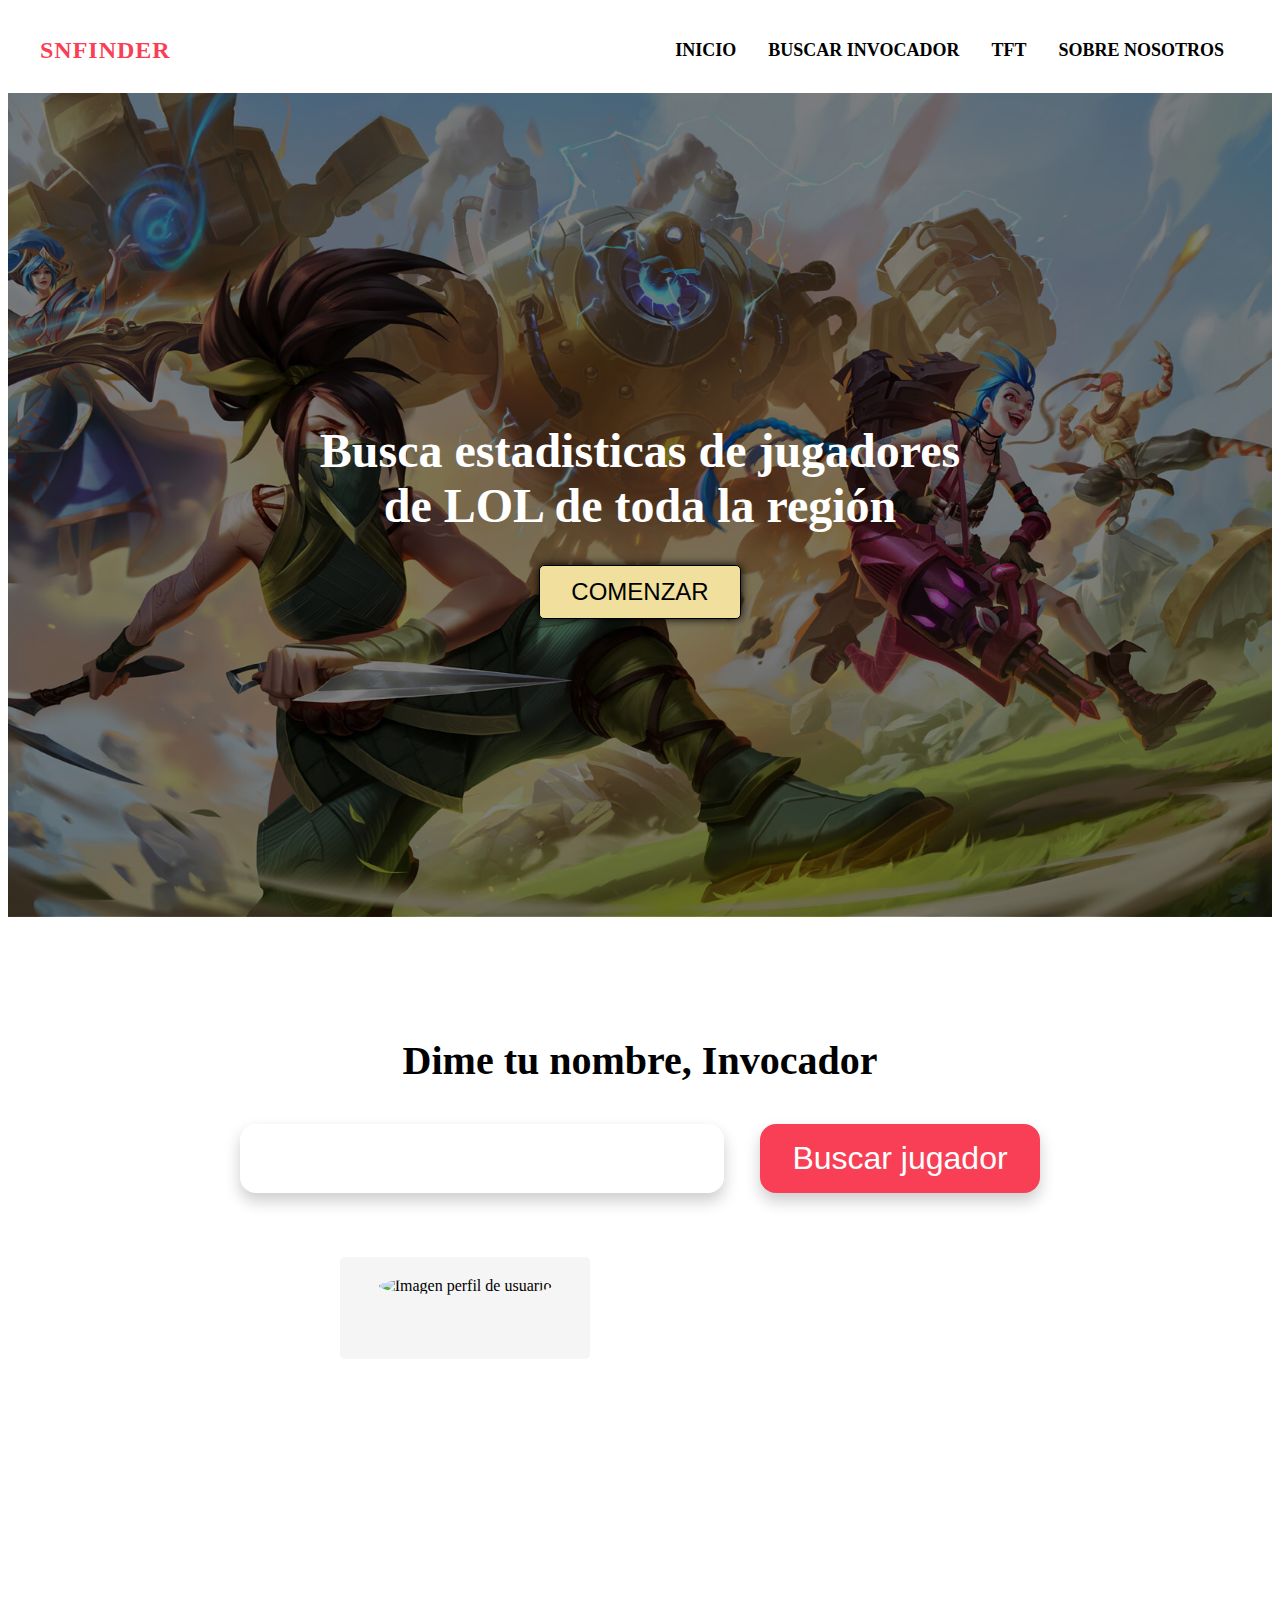
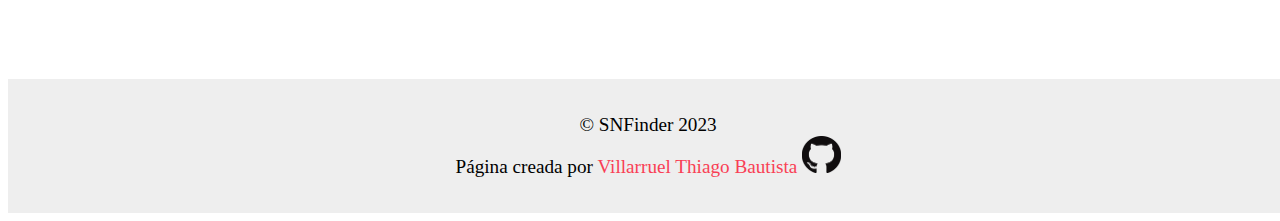
==== buscar_invocador.html @ 5995bf11 "Se añadió la funcionalidad de la API a la pagina buscar_invocador_tft. Se añadió un nuevo archivo JS" ====
<!DOCTYPE html>
<html lang="en">
  <head>
    <meta charset="UTF-8" />
    <meta http-equiv="X-UA-Compatible" content="IE=edge" />
    <meta
      name="viewport"
      content="width=device-width, initial-scale=1.0, maximum-scale=1.0, user-scalable=no"
    />
    <meta name="HandheldFriendly" content="true" />
    <link rel="stylesheet" href="css/normalize.css" />
    <link rel="stylesheet" href="css/buscar_invocador.css" />
    <link
      rel="shortcut icon"
      href="img/icono-pagina-1.ico"
      type="image/x-icon"
    />
    <script
      src="https://kit.fontawesome.com/1305786c57.js"
      crossorigin="anonymous"
    ></script>
    <title>SNFinder</title>
  </head>
  <body>
    <!--Header-->
    <header>
      <div class="container">
        <a href="index.html" class="logo">SNFINDER</a>
        <nav>
          <div class="menu-icon">
            <i class="fa-solid fa-bars"></i>
          </div>
          <ul class="menu">
            <li><a href="index.html">INICIO</a></li>
            <li><a href="buscar_invocador.html">BUSCAR INVOCADOR</a></li>
            <li><a href="buscar_invocador_tft.html">TFT</a></li>
            <li><a href="sobre_nosotros.html">SOBRE NOSOTROS</a></li>
          </ul>
        </nav>
      </div>
    </header>

    <!--Main-->
    <main>
      <!--Section one-->
      <section id="hero">
        <h1>
          Busca estadisticas de jugadores <br />
          de LOL de toda la región
        </h1>
        <form action="#summoner_input_holder">
          <button>COMENZAR</button>
        </form>
      </section>

      <section id="summoner_input_holder">
        <h1>Dime tu nombre, Invocador</h1>
        <div>
          <input type="text" id="summoner_input" tabindex="1" />
          <input
            type="submit"
            id="search-btn"
            tabindex="2"
            value="Buscar jugador"
          />
        </div>
      </section>
      <div id="summoner_display_main">
        <div id="summoner_display">
          <img
            id="summoner_image"
            src="img/amarillo.png"
            alt="Imagen perfil de usuario"
          />
          <ul>
            <li></li>
            <li></li>
            <li></li>
            <li></li>
            <li></li>
          </ul>
        </div>
        <div id="summoner_display_history">
          <table>
            <thead>
              <th>Campeón</th>
              <th>K</th>
              <th>D</th>
              <th>A</th>
              <th>Resultado</th>
            </thead>
            <tbody></tbody>
          </table>
        </div>
      </div>
    </main>
    <footer>
      <div class="container">
        <p>
          &copy; SNFinder 2023 <br />
          Página creada por
          <a href="https://github.com/Villarruel-Thiago-Bautista"
            >Villarruel Thiago Bautista
            <img
              class="logo-github"
              src="img/logo-github.png"
              alt="Logo github"
          /></a>
        </p>
      </div>
    </footer>
    <script src="js/buscar_invocador.js"></script>
    <script src="js/menu-responsive.js"></script>
  </body>
</html>
---- css/buscar_invocador.css ----
/* IMPORTO FUENTE */

@font-face {
  font-family: friz-quadrata-regular;
  src: url(../fonts/friz-quadrata-regular.ttf);
}

/* ESTILOS GENERALES BÁSICOS QUE SE APLICARÁN A CUALQUIER VERSIÓN */
html {
  scroll-behavior: smooth;
}

body {
  font-family: friz-quadrata-regular;
}

.logo {
  display: none;
}

h1 {
  font-size: 3em;
}
h2 {
  font-size: 2.5em;
}
h3 {
  font-size: 2em;
}
p {
  font-size: 1.2em;
}

hr {
  visibility: hidden;
}

button {
  font-size: 1.5em;
  padding: 0.5em 1.3em;
  border: 1px solid rgb(0, 0, 0);
  border-radius: 5px;
  background-color: #f1e09d;
  color: black;
  box-shadow: 0px 0px 10px black;
}
button:hover {
  background-color: #ba9b61;
  cursor: pointer;
}

@media screen and (max-width: 800px) {
  /* ESTILOS MOBILE RESPONSIVE (FIRST MOBILE BUSCANDO NO HACER DRY CODE)*/

  /* Header */

  header {
    background-color: #eee;
    padding: 10px;
  }

  .menu-icon {
    font-size: 2em;
    cursor: pointer;
    margin-bottom: 10px;
    margin-top: 10px;
  }

  .menu {
    display: none;
  }

  .menu.show-menu {
    display: flex;
    flex-direction: column;
    background-color: #eee;
  }

  .menu.show-menu li {
    border-bottom: 1px solid #ccc;
    list-style: none;
  }

  .menu.show-menu li:last-child {
    border-bottom: none;
  }

  .menu.show-menu li a {
    display: block;
    padding: 1em;
    color: black;
    text-decoration: none;
    font-weight: bold;
  }

  .menu.show-menu li a:hover {
    background-color: #f93f55;
    transition: all 0.1s ease;
  }

  /* Hero */

  #hero {
    background-image: linear-gradient(
        0deg,
        rgba(0, 0, 0, 0.5),
        rgba(0, 0, 0, 0.5)
      ),
      url(../img/hero-lol.jpg);
    background-size: cover;
    background-position: center center;
    background-repeat: no-repeat;
    height: 91.5vh;
    display: flex;
    flex-direction: column;
    justify-content: center;
    text-align: center;
    align-items: center;
    color: white;
  }

  /* Cuerpo */

  #summoner_input_holder {
    padding: 0 1em;
  }

  #summoner_input_holder h1 {
    font-size: 1.5em; /* 24px */
    margin-top: 2em;
    margin-bottom: 0.5em;
  }

  #summoner_input_holder input[type="text"] {
    margin-bottom: 1em;
    font-size: 1.5em; /* 24px */
    padding: 0.5em;
    margin-right: 0;
    width: 100%;
  }

  #summoner_input_holder input[type="submit"] {
    font-size: 1.5em; /* 24px */
    padding: 0.5em;
    width: 100%;
    margin-top: 0.5em;
  }

  #summoner_display_main {
    display: block;
    max-width: 100%;
  }

  #summoner_display {
    margin-bottom: 1.5em;
  }

  #summoner_image {
    margin-top: 1em;
  }

  li {
    text-align: center;
    font-size: 1em;
    margin-bottom: 0.5em;
  }

  table {
    font-size: 1em;
    margin-top: 1em;
    border-collapse: collapse;
    width: 100%;
  }

  thead th {
    font-size: 1em;
    padding: 0.5em;
    background-color: #f93f55;
    color: #fff;
  }

  tbody td {
    padding: 0.5em;
    font-size: 1em;
    border-bottom: 1px solid #000;
  }

  /*Footer*/
  footer {
    margin-top: 20em;
    min-height: 5vh;
    height: fit-content;
    width: 100vw;
    background-color: #eee;
    display: flex;
    justify-content: center;
    align-items: center;
    color: black;
    text-align: center;
  }

  footer a {
    color: #f93f55;
    text-decoration: none;
  }

  .logo-github {
    width: 2em;
    height: auto;
    margin: 0 auto;
  }

  footer {
    margin-top: 20em;
    min-height: 5vh;
    height: fit-content;
    width: 100vw;
    background-color: #eee;
    display: flex;
    justify-content: center;
    align-items: center;
    color: black;
    text-align: center;
  }

  footer a {
    color: #f93f55;
    text-decoration: none;
  }

  .logo-github {
    width: 2em;
    height: auto;
    margin: 0 auto;
  }
}
/* ESTILOS ESCRITORIO */

@media screen and (min-width: 800px) {
  /* Header */

  .menu-icon {
    display: none;
  }

  .logo {
    display: flex;
    font-weight: bold;
    letter-spacing: 1px;
    color: #f93f55;
    text-decoration: none;
    font-size: 1.5em;
  }

  .container {
    display: flex;
    justify-content: space-between;
    align-items: center;
    max-width: 1200px;
    margin: auto;
    padding: 1rem;
  }

  .menu {
    display: flex;
    list-style: none;
  }

  .menu li {
    margin: 1rem;
  }

  .menu li a {
    text-decoration: none;
    color: black;
    font-weight: bold;
  }

  .menu li a:hover {
    color: #f93f55;
    border-bottom: #f93f55 solid 1px;
  }

  /* Hero */

  #hero {
    background-image: linear-gradient(
        0deg,
        rgba(0, 0, 0, 0.5),
        rgba(0, 0, 0, 0.5)
      ),
      url(../img/hero-lol.jpg);
    background-size: cover;
    background-position: center;
    background-repeat: no-repeat;
    height: 91.5vh;
    display: flex;
    flex-direction: column;
    justify-content: center;
    text-align: center;
    align-items: center;
    color: white;
  }

  /*Cuerpo*/

  #summoner_input_holder {
    text-align: center;
  }

  #summoner_input_holder h1 {
    margin-top: 3em;
    font-size: 2.5em; /* 40px */
    margin-bottom: 1em;
    color: #000;
  }

  #summoner_input_holder input[type="text"] {
    margin-bottom: 2em;
    font-size: 2em; /* 32px */
    padding: 0.5em 1em;
    border: none;
    border-radius: 0.5em;
    box-shadow: 0 0.25em 0.5em rgba(0, 0, 0, 0.2);
    margin-right: 1em;
  }

  #summoner_input_holder input[type="submit"] {
    margin-bottom: 1em;
    font-size: 2em; /* 32px */
    padding: 0.5em 1em;
    border: none;
    border-radius: 0.5em;
    background-color: #f93f55;
    color: #fff;
    cursor: pointer;
    box-shadow: 0 0.25em 0.5em rgba(0, 0, 0, 0.2);
  }

  #summoner_input_holder input[type="submit"]:hover {
    background-color: #000;
  }

  /*TABLA*/

  #summoner_display_main {
    max-width: 37.5em;
    margin: 0 auto;
    text-align: center;
    display: grid;
    grid-template-columns: repeat(2, 1fr);
    grid-template-rows: 1fr;
    grid-column-gap: 0;
    grid-row-gap: 0;
  }

  #summoner_display {
    grid-area: 1 / 1 / 2 / 2;
    background-color: #f5f5f5;

    padding: 1.25em;
    border-radius: 0.3125em;
    display: inline-block;
  }

  #summoner_image {
    width: 9.375em;
    height: 9.375em;
    border-radius: 50%;
    margin-bottom: 1.25em;
  }

  ul {
    list-style: none;
    padding: 0;
    margin: 0;
  }

  li {
    font-size: 1.125em;
    margin-bottom: 0.625em;
  }

  #summoner_display_history {
    grid-area: 1 / 2 / 2 / 3;
    background-color: #f5f5f5;
    padding: 0.625em;
    border-radius: 0.3125em;
    max-width: 37.5em;
    margin: 0 auto;
  }

  #summoner_error {
    margin-top: 3.125em;
    display: none;
    color: #f93f55;
  }

  table {
    width: 100%;
    border-collapse: collapse;
    margin-top: 2rem;
  }

  thead th {
    background-color: #f93f55;
    color: #fff;
    padding: 1rem;
    text-align: left;
  }

  tbody tr:nth-child(odd) {
    background-color: #eee;
  }

  tbody td {
    padding: 1rem;
    text-align: left;
    font-weight: 500;
    font-size: 1.1rem;
    border-bottom: 1px solid #ddd;
  }

  /* Footer */

  footer {
    margin-top: 20em;
    min-height: 5vh;
    height: fit-content;
    width: 100vw;
    background-color: #eee;
    display: flex;
    justify-content: center;
    align-items: center;
    color: black;
    text-align: center;
  }

  footer a {
    color: #f93f55;
    text-decoration: none;
  }

  .logo-github {
    width: 2em;
    height: auto;
    margin: 0 auto;
  }
}
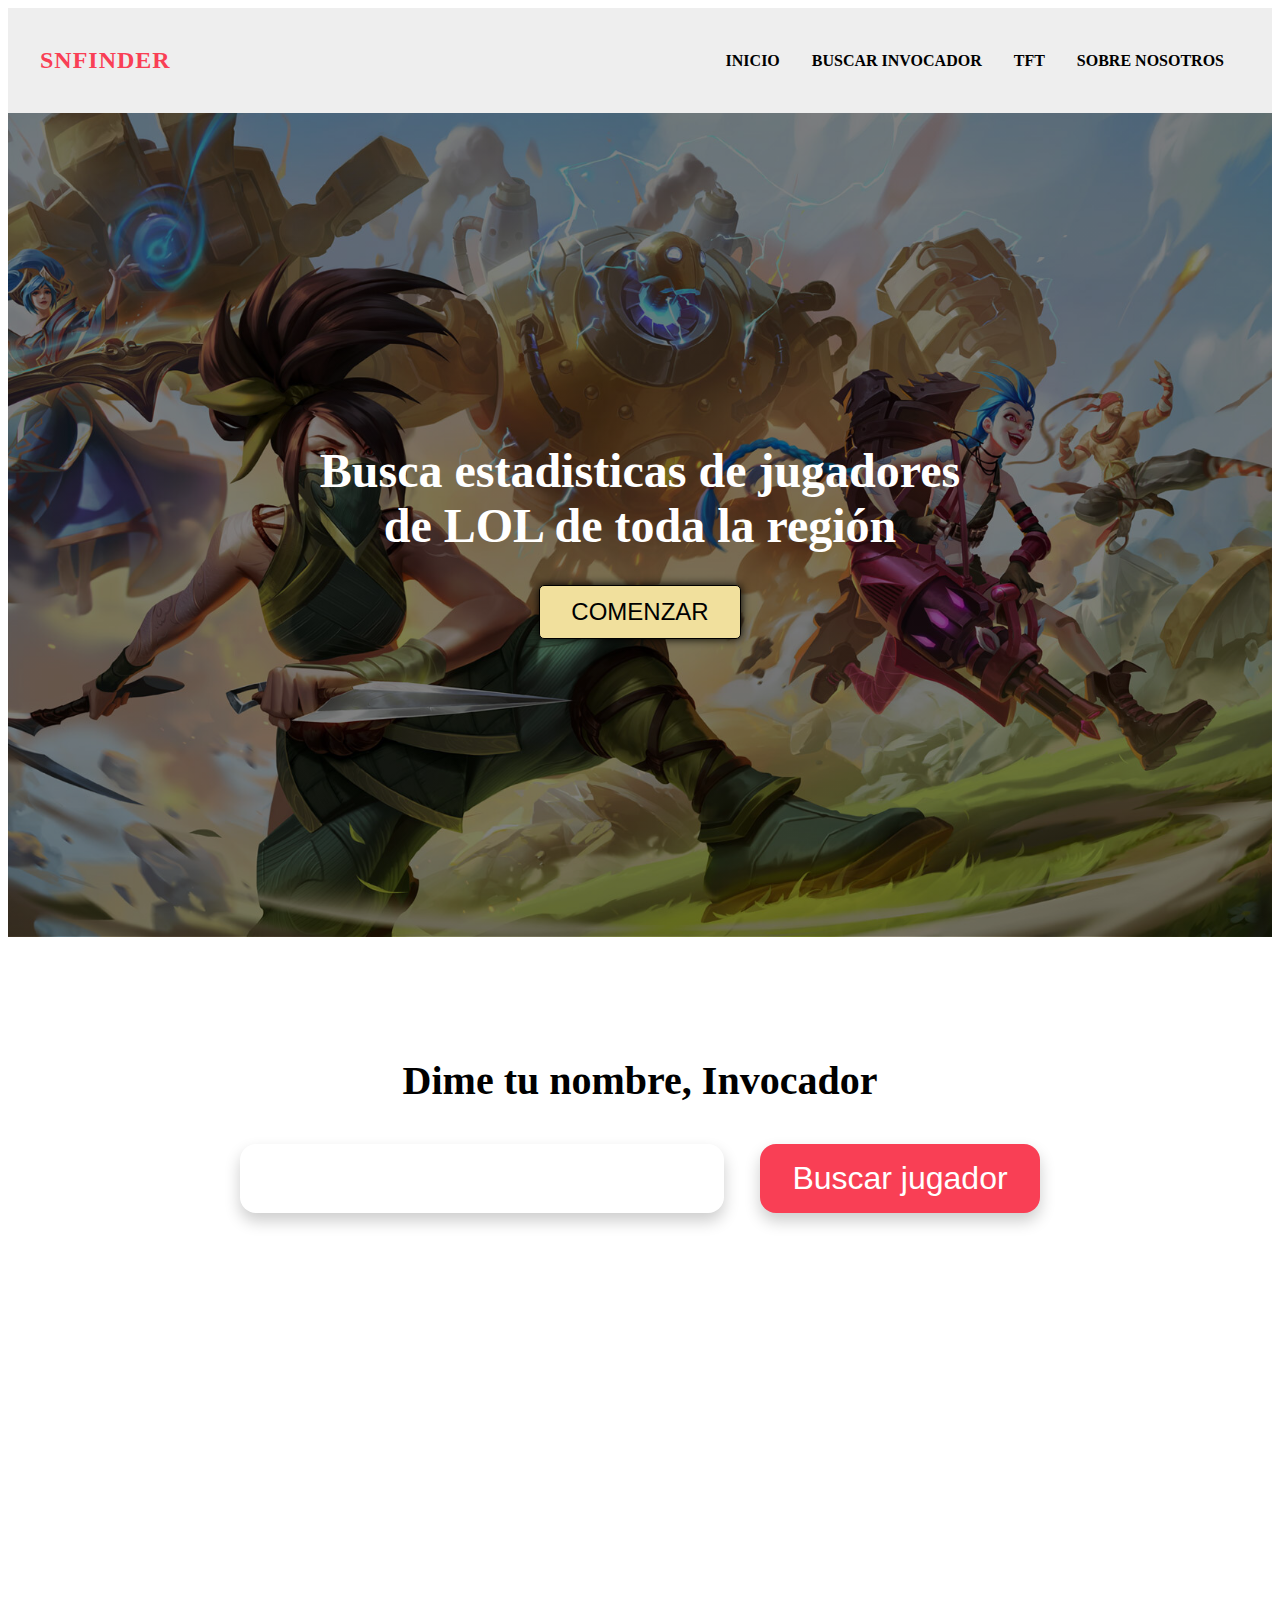
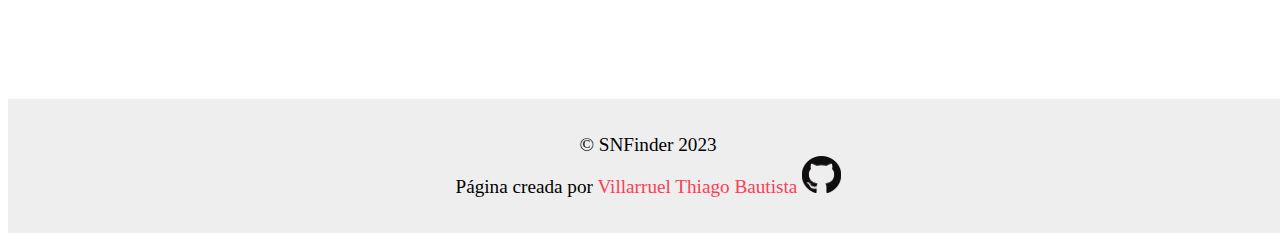
==== commit f67b42a9: "Se resolvieron pequeños bugs. Se estilizó un poco la version mobile de todas las paginas" ====
--- a/buscar_invocador.html
+++ b/buscar_invocador.html
@@ -79,6 +79,12 @@
             <li></li>
             <li></li>
           </ul>
+          <p id="texto-blitz"></p>
+          <img
+            src="/img/summonerNotFound.png"
+            alt="Imagen que aparece en caso de que no exista el invocador"
+            id="blitz"
+          />
         </div>
         <div id="summoner_display_history">
           <table>
--- a/css/buscar_invocador.css
+++ b/css/buscar_invocador.css
@@ -8,6 +8,10 @@
 /* ESTILOS GENERALES BÁSICOS QUE SE APLICARÁN A CUALQUIER VERSIÓN */
 html {
   scroll-behavior: smooth;
+}
+
+html::-webkit-scrollbar {
+  display: none;
 }
 
 body {
@@ -64,6 +68,18 @@
     cursor: pointer;
     margin-bottom: 10px;
     margin-top: 10px;
+    text-align: right;
+    margin-top: -1em;
+  }
+
+  .logo {
+    display: flex;
+    font-weight: bold;
+    letter-spacing: 1px;
+    color: #f93f55;
+    text-decoration: none;
+    font-size: 1.5em;
+    margin-top: 1em;
   }
 
   .menu {
@@ -129,6 +145,7 @@
     font-size: 1.5em; /* 24px */
     margin-top: 2em;
     margin-bottom: 0.5em;
+    text-align: center;
   }
 
   #summoner_input_holder input[type="text"] {
@@ -137,6 +154,9 @@
     padding: 0.5em;
     margin-right: 0;
     width: 100%;
+    border: none;
+    border-radius: 0.5em;
+    box-shadow: 0 0.25em 0.5em rgba(0, 0, 0, 0.2);
   }
 
   #summoner_input_holder input[type="submit"] {
@@ -144,6 +164,11 @@
     padding: 0.5em;
     width: 100%;
     margin-top: 0.5em;
+    border: none;
+    border-radius: 0.5em;
+    background-color: #f93f55;
+    color: #fff;
+    box-shadow: 0 0.25em 0.5em rgba(0, 0, 0, 0.2);
   }
 
   #summoner_display_main {
@@ -153,16 +178,31 @@
 
   #summoner_display {
     margin-bottom: 1.5em;
+    padding: 5em;
+  }
+
+  #summoner_display img {
+    visibility: hidden;
   }
 
   #summoner_image {
+    display: flex;
+    margin: 0 auto;
     margin-top: 1em;
+    border-radius: 50%;
+    box-shadow: 0 0 2em black;
+  }
+
+  #summoner_display_history {
+    padding: 1em;
   }
 
   li {
+    margin-top: 1em;
     text-align: center;
     font-size: 1em;
     margin-bottom: 0.5em;
+    list-style: none;
   }
 
   table {
@@ -209,35 +249,20 @@
     height: auto;
     margin: 0 auto;
   }
-
-  footer {
-    margin-top: 20em;
-    min-height: 5vh;
-    height: fit-content;
-    width: 100vw;
-    background-color: #eee;
-    display: flex;
-    justify-content: center;
-    align-items: center;
-    color: black;
-    text-align: center;
-  }
-
-  footer a {
-    color: #f93f55;
-    text-decoration: none;
-  }
-
-  .logo-github {
-    width: 2em;
-    height: auto;
-    margin: 0 auto;
-  }
 }
 /* ESTILOS ESCRITORIO */
 
 @media screen and (min-width: 800px) {
   /* Header */
+
+  header {
+    background-color: #eee;
+    padding: 10px;
+  }
+
+  header a {
+    font-size: 16px;
+  }
 
   .menu-icon {
     display: none;
@@ -356,11 +381,13 @@
 
   #summoner_display {
     grid-area: 1 / 1 / 2 / 2;
-    background-color: #f5f5f5;
-
     padding: 1.25em;
     border-radius: 0.3125em;
     display: inline-block;
+  }
+
+  #summoner_display img {
+    visibility: hidden;
   }
 
   #summoner_image {
@@ -368,6 +395,7 @@
     height: 9.375em;
     border-radius: 50%;
     margin-bottom: 1.25em;
+    box-shadow: 0 0 2em black;
   }
 
   ul {
@@ -383,7 +411,6 @@
 
   #summoner_display_history {
     grid-area: 1 / 2 / 2 / 3;
-    background-color: #f5f5f5;
     padding: 0.625em;
     border-radius: 0.3125em;
     max-width: 37.5em;
@@ -447,3 +474,14 @@
     margin: 0 auto;
   }
 }
+
+#texto-blitz,
+#blitz {
+  display: none;
+  margin: auto;
+}
+
+#blitz {
+  margin-top: 1rem;
+  border-radius: 100%;
+}
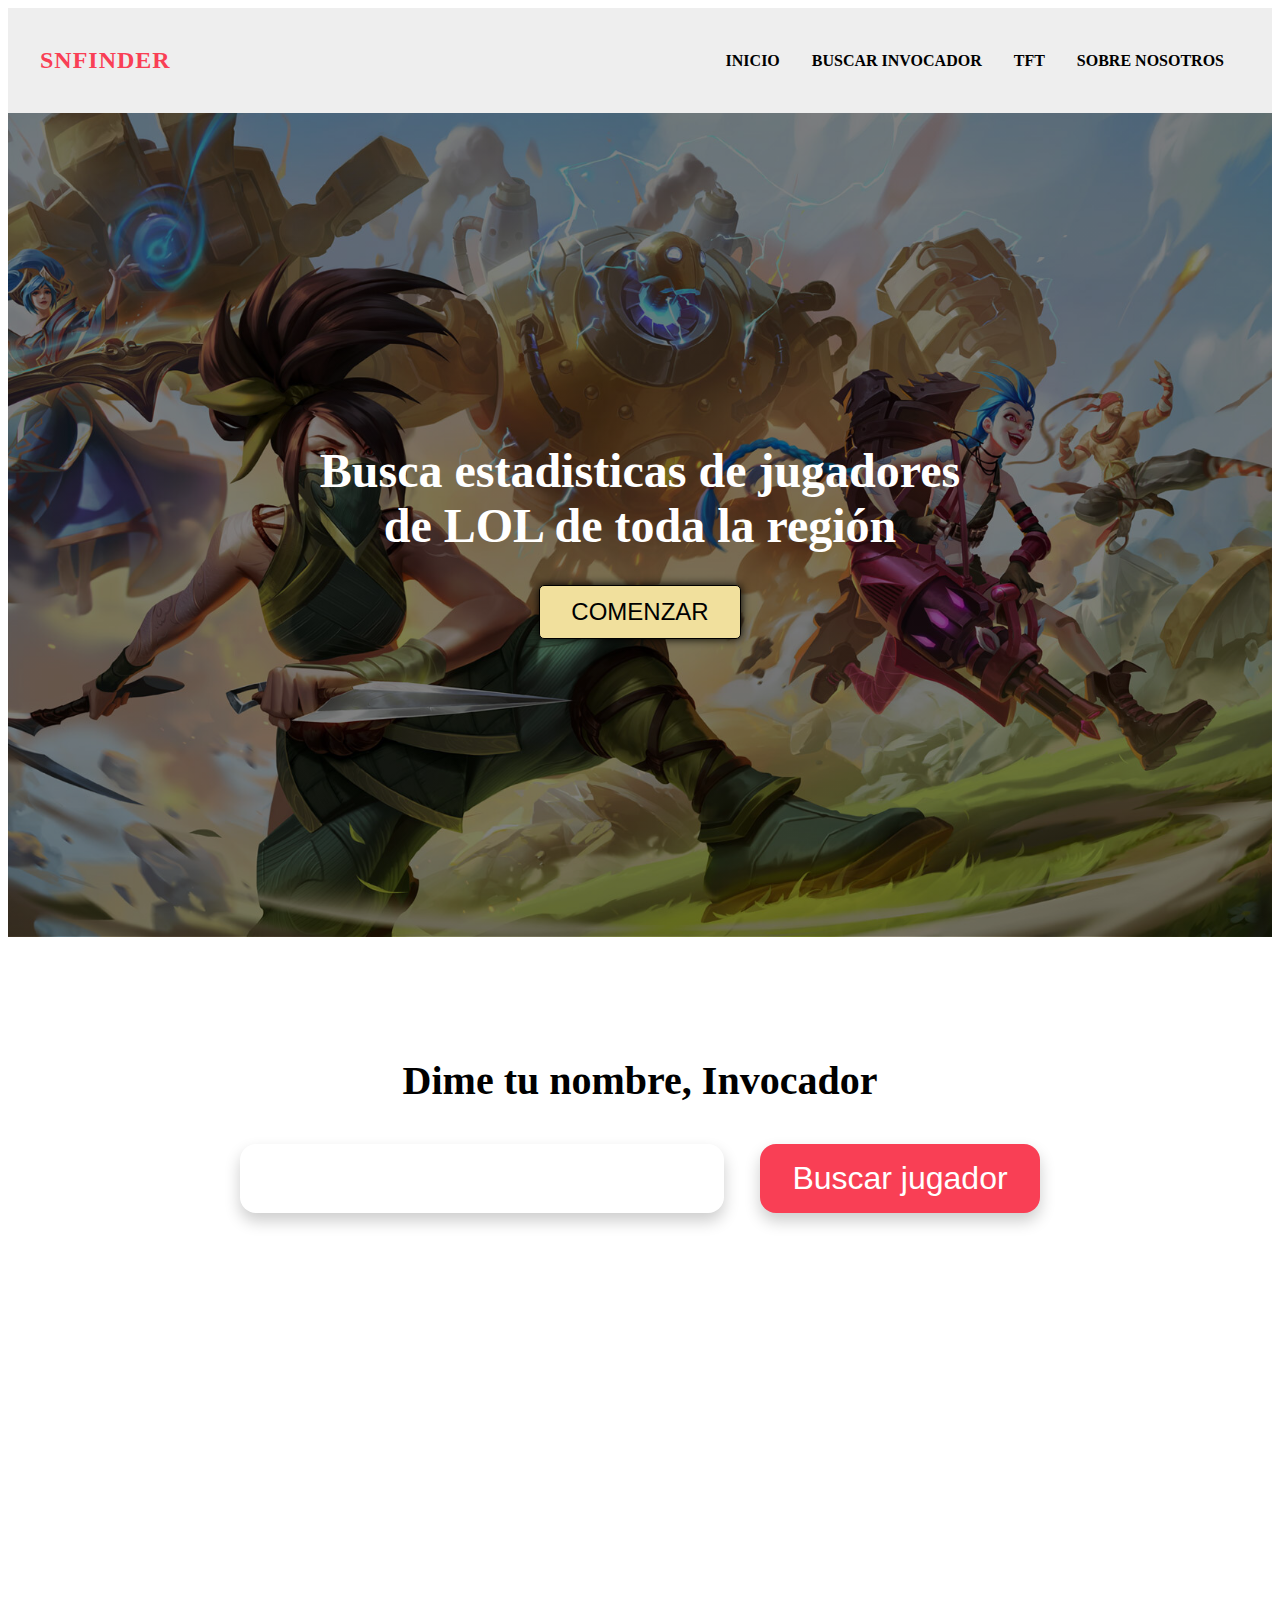
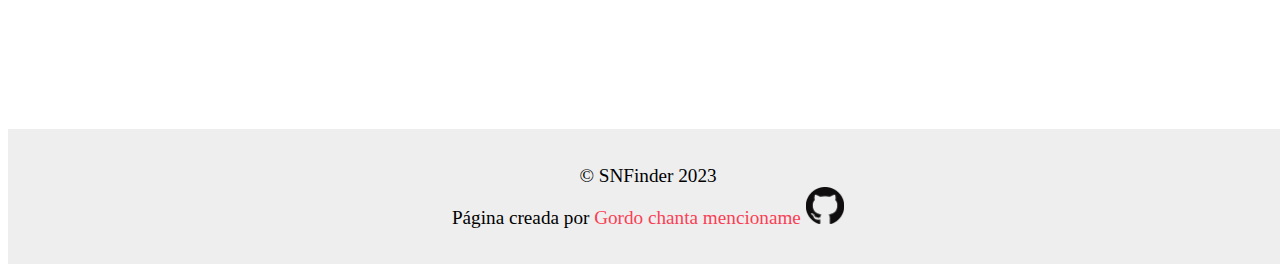
==== commit ae30cded: "Se solucionan problemas cuando el jugador no juega ranked, se le da un poco de formato a la imagen p" ====
--- a/buscar_invocador.html
+++ b/buscar_invocador.html
@@ -75,16 +75,29 @@
           <ul>
             <li></li>
             <li></li>
-            <li></li>
-            <li></li>
-            <li></li>
           </ul>
-          <p id="texto-blitz"></p>
-          <img
-            src="/img/summonerNotFound.png"
-            alt="Imagen que aparece en caso de que no exista el invocador"
-            id="blitz"
-          />
+          <div id="ranks-container">
+            <div id="solo_q_rank">
+              <div class="info-rango-container">
+                <img src="" alt="" class="img-rank">
+                <p></p>
+              </div>
+              <div class="info-partidas-container">
+                <p></p>
+                <p></p>
+              </div>
+            </div>
+            <div id="flex_rank">
+              <div class="info-rango-container">
+                <img src="" alt="" class="img-rank">
+                <p></p>
+              </div>
+              <div class="info-partidas-container">
+                <p></p>
+                <p></p>
+              </div>
+            </div>
+          </div>
         </div>
         <div id="summoner_display_history">
           <table>
@@ -106,7 +119,7 @@
           &copy; SNFinder 2023 <br />
           Página creada por
           <a href="https://github.com/Villarruel-Thiago-Bautista"
-            >Villarruel Thiago Bautista
+            >Gordo chanta mencioname
             <img
               class="logo-github"
               src="img/logo-github.png"
@@ -115,6 +128,13 @@
         </p>
       </div>
     </footer>
+
+    <dialog id="modal">
+          <p id="texto-blitz">Ups! Prueba con otro nombre</p>
+          <img src="/img/summonerNotFound.png" alt="Imagen que aparece en caso de que no exista el invocador" id="blitz"/>
+          <button id="btn-modal">Cerrar</button>
+    </dialog>
+
     <script src="js/buscar_invocador.js"></script>
     <script src="js/menu-responsive.js"></script>
   </body>
--- a/css/buscar_invocador.css
+++ b/css/buscar_invocador.css
@@ -179,6 +179,7 @@
   #summoner_display {
     margin-bottom: 1.5em;
     padding: 5em;
+    min-width: 375px;
   }
 
   #summoner_display img {
@@ -475,13 +476,60 @@
   }
 }
 
-#texto-blitz,
-#blitz {
-  display: none;
+/*ESTILOS MODAL*/
+
+@keyframes showModal {
+  from{
+    opacity: 0;
+  }
+  to{
+    opacity: 1;
+  }
+}
+
+.animado{
+  animation: showModal 1s forwards ease;
+}
+
+#modal{
   margin: auto;
-}
-
-#blitz {
-  margin-top: 1rem;
+  padding: 2rem;
+  border-radius: 10%;
+  border: none;
+  text-align: center;
+  box-shadow: 10px 10px 53px 11px rgba(0,0,0,0.75);
+}
+
+#modal p{
+  margin-bottom: .5rem;
+  font-weight: 1000;
+}
+
+#modal img{
   border-radius: 100%;
 }
+
+#ranks-container{
+  display: flex;
+  flex-wrap: wrap;
+  width: 100%;
+  justify-content: center;
+  text-align: center;
+}
+
+#solo_q_rank, #flex_rank{
+  display: flex;
+  flex-wrap: wrap;
+  justify-content: center;
+  align-items: center;
+}
+
+.info-rango-container, .info-partidas-container{
+  padding: .2rem 1rem;
+}
+
+.img-rank{
+  visibility: visible !important;
+  width: 50px;
+  height: auto;
+}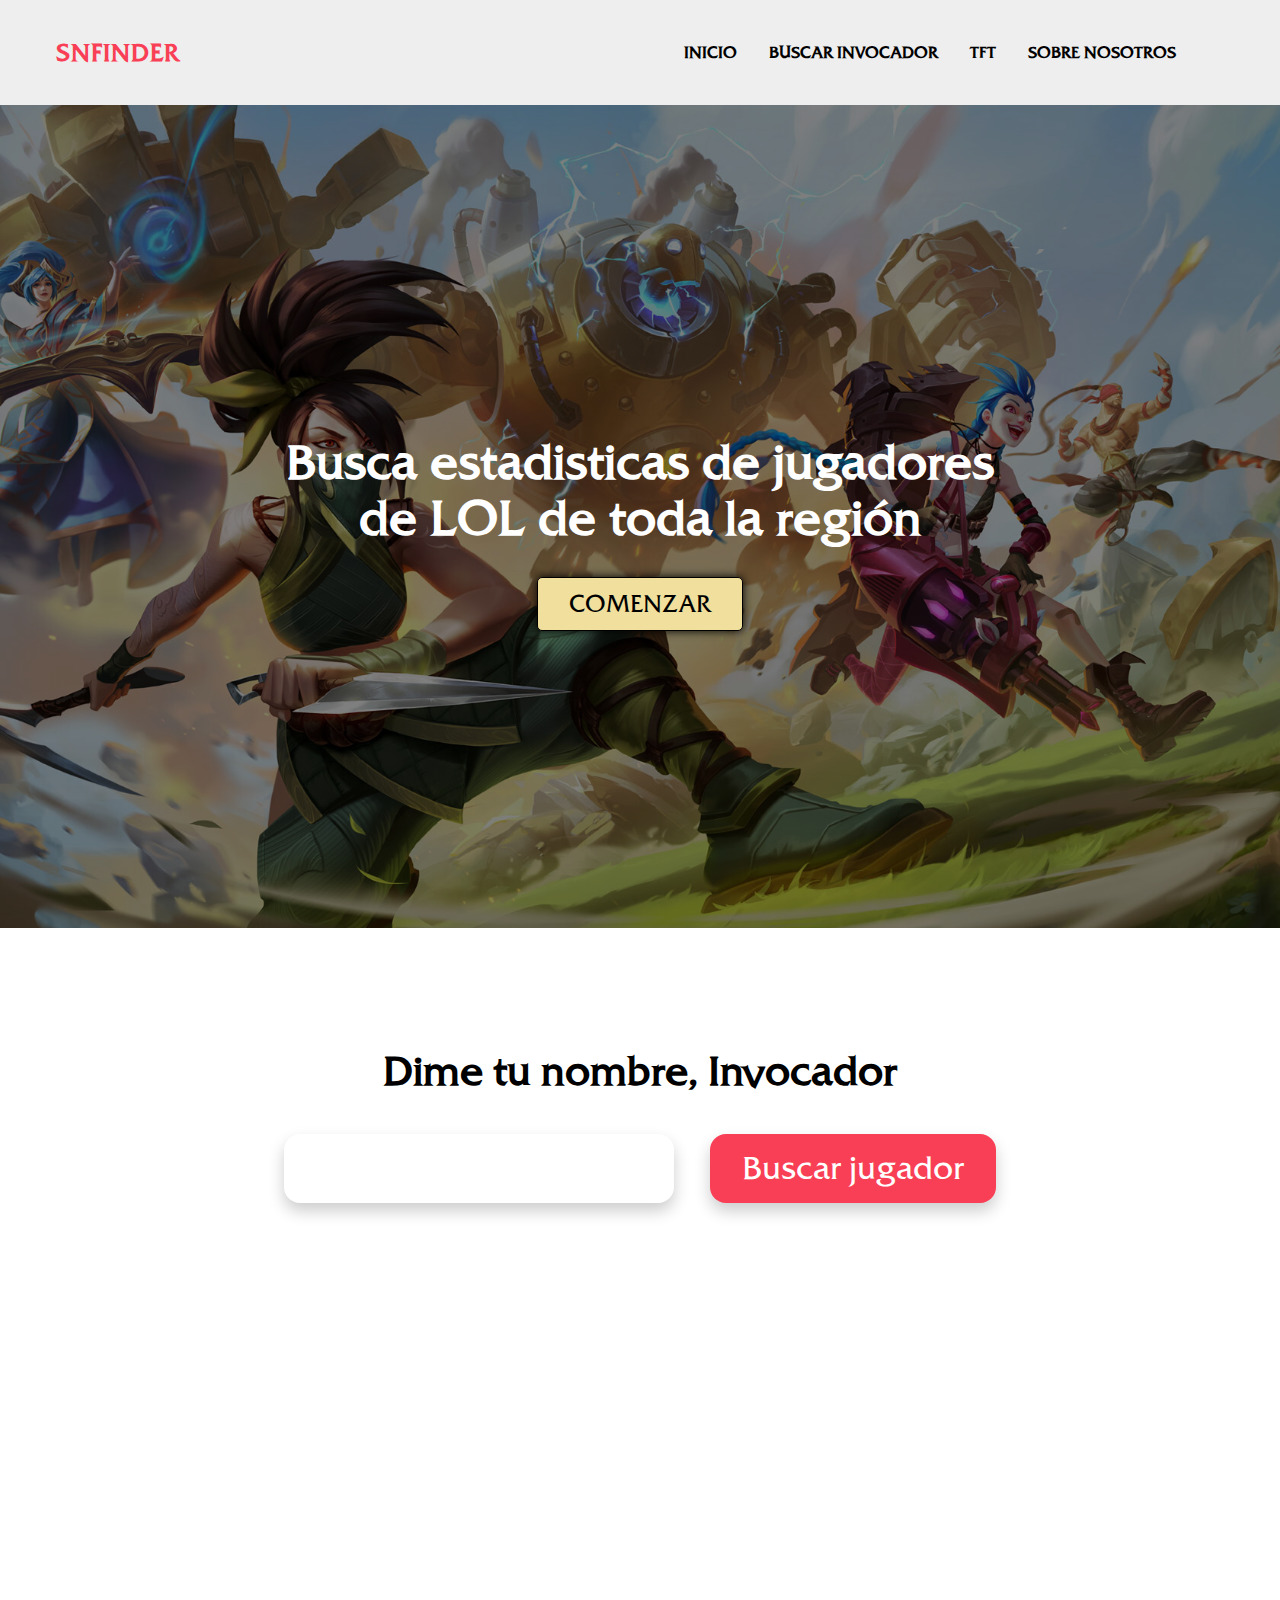
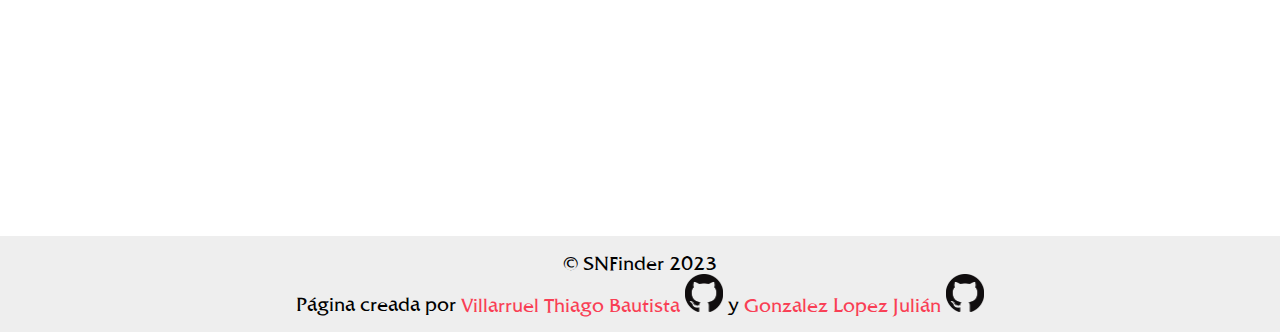
==== commit 6e05933d: "Se agrega un modo oscuro a todas las paginas y se corrigen errores visuales" ====
--- a/buscar_invocador.html
+++ b/buscar_invocador.html
@@ -35,6 +35,12 @@
             <li><a href="buscar_invocador.html">BUSCAR INVOCADOR</a></li>
             <li><a href="buscar_invocador_tft.html">TFT</a></li>
             <li><a href="sobre_nosotros.html">SOBRE NOSOTROS</a></li>
+            <div class="dark-mode">
+              <label for="toggle" id="label_toggle"
+                ><i class="fa-solid fa-lightbulb"></i
+              ></label>
+              <input type="checkbox" id="toggle" />
+            </div>
           </ul>
         </nav>
       </div>
@@ -54,7 +60,7 @@
       </section>
 
       <section id="summoner_input_holder">
-        <h1>Dime tu nombre, Invocador</h1>
+        <h2>Dime tu nombre, Invocador</h2>
         <div>
           <input type="text" id="summoner_input" tabindex="1" />
           <input
@@ -79,7 +85,7 @@
           <div id="ranks-container">
             <div id="solo_q_rank">
               <div class="info-rango-container">
-                <img src="" alt="" class="img-rank">
+                <img src="" alt="" class="img-rank" />
                 <p></p>
               </div>
               <div class="info-partidas-container">
@@ -89,7 +95,7 @@
             </div>
             <div id="flex_rank">
               <div class="info-rango-container">
-                <img src="" alt="" class="img-rank">
+                <img src="" alt="" class="img-rank" />
                 <p></p>
               </div>
               <div class="info-partidas-container">
@@ -119,7 +125,15 @@
           &copy; SNFinder 2023 <br />
           Página creada por
           <a href="https://github.com/Villarruel-Thiago-Bautista"
-            >Gordo chanta mencioname
+            >Villarruel Thiago Bautista
+            <img
+              class="logo-github"
+              src="img/logo-github.png"
+              alt="Logo github"
+          /></a>
+          y
+          <a href="https://github.com/JulianGonzalezLopez"
+            >Gonzalez Lopez Julián
             <img
               class="logo-github"
               src="img/logo-github.png"
@@ -130,12 +144,17 @@
     </footer>
 
     <dialog id="modal">
-          <p id="texto-blitz">Ups! Prueba con otro nombre</p>
-          <img src="/img/summonerNotFound.png" alt="Imagen que aparece en caso de que no exista el invocador" id="blitz"/>
-          <button id="btn-modal">Cerrar</button>
+      <p id="texto-blitz">Ups! Prueba con otro nombre</p>
+      <img
+        src="/img/summonerNotFound.png"
+        alt="Imagen que aparece en caso de que no exista el invocador"
+        id="blitz"
+      />
+      <button id="btn-modal">Cerrar</button>
     </dialog>
 
     <script src="js/buscar_invocador.js"></script>
     <script src="js/menu-responsive.js"></script>
+    <script src="js/dark_mode.js"></script>
   </body>
 </html>
--- a/css/buscar_invocador.css
+++ b/css/buscar_invocador.css
@@ -57,6 +57,29 @@
   /* ESTILOS MOBILE RESPONSIVE (FIRST MOBILE BUSCANDO NO HACER DRY CODE)*/
 
   /* Header */
+
+  .dark-header ul li a {
+    color: white;
+  }
+
+  .dark {
+    background-color: #333;
+    color: white;
+    transition: all 1s ease;
+  }
+
+  #toggle {
+    display: none;
+  }
+
+  #label_toggle {
+    display: flex;
+    margin-left: 1em;
+    color: #9b9b9b;
+    cursor: pointer;
+    font-size: 2em;
+    margin-top: 0.188em;
+  }
 
   header {
     background-color: #eee;
@@ -141,7 +164,7 @@
     padding: 0 1em;
   }
 
-  #summoner_input_holder h1 {
+  #summoner_input_holder h2 {
     font-size: 1.5em; /* 24px */
     margin-top: 2em;
     margin-bottom: 0.5em;
@@ -255,6 +278,52 @@
 
 @media screen and (min-width: 800px) {
   /* Header */
+
+  .dark-header ul li a {
+    color: white;
+  }
+
+  .dark {
+    background-color: #333;
+    color: white;
+    transition: all 1s ease;
+  }
+
+  #toggle {
+    display: none;
+  }
+
+  #label_toggle {
+    display: flex;
+    margin-left: 1em;
+    color: #9b9b9b;
+    cursor: pointer;
+    font-size: 2em;
+    margin-top: 0.188em;
+  }
+
+  .dark-header ul li a {
+    color: white;
+  }
+
+  .dark {
+    background-color: #333;
+    color: white;
+    transition: all 1s ease;
+  }
+
+  #toggle {
+    display: none;
+  }
+
+  #label_toggle {
+    display: flex;
+    margin-left: 1em;
+    color: #9b9b9b;
+    cursor: pointer;
+    font-size: 2em;
+    margin-top: 0.188em;
+  }
 
   header {
     background-color: #eee;
@@ -334,7 +403,7 @@
     text-align: center;
   }
 
-  #summoner_input_holder h1 {
+  #summoner_input_holder h2 {
     margin-top: 3em;
     font-size: 2.5em; /* 40px */
     margin-bottom: 1em;
@@ -437,10 +506,6 @@
     text-align: left;
   }
 
-  tbody tr:nth-child(odd) {
-    background-color: #eee;
-  }
-
   tbody td {
     padding: 1rem;
     text-align: left;
@@ -479,37 +544,37 @@
 /*ESTILOS MODAL*/
 
 @keyframes showModal {
-  from{
+  from {
     opacity: 0;
   }
-  to{
+  to {
     opacity: 1;
   }
 }
 
-.animado{
+.animado {
   animation: showModal 1s forwards ease;
 }
 
-#modal{
+#modal {
   margin: auto;
   padding: 2rem;
   border-radius: 10%;
   border: none;
   text-align: center;
-  box-shadow: 10px 10px 53px 11px rgba(0,0,0,0.75);
-}
-
-#modal p{
-  margin-bottom: .5rem;
+  box-shadow: 10px 10px 53px 11px rgba(0, 0, 0, 0.75);
+}
+
+#modal p {
+  margin-bottom: 0.5rem;
   font-weight: 1000;
 }
 
-#modal img{
+#modal img {
   border-radius: 100%;
 }
 
-#ranks-container{
+#ranks-container {
   display: flex;
   flex-wrap: wrap;
   width: 100%;
@@ -517,19 +582,29 @@
   text-align: center;
 }
 
-#solo_q_rank, #flex_rank{
+#solo_q_rank,
+#flex_rank {
   display: flex;
   flex-wrap: wrap;
   justify-content: center;
   align-items: center;
 }
 
-.info-rango-container, .info-partidas-container{
-  padding: .2rem 1rem;
-}
-
-.img-rank{
+.info-rango-container,
+.info-partidas-container {
+  padding: 0.2rem 1rem;
+}
+
+.img-rank {
   visibility: visible !important;
   width: 50px;
   height: auto;
-}+}
+
+.imagen-campeon {
+  border-radius: 50%;
+  width: 50px;
+  height: auto;
+  padding: 0;
+  margin: 0 auto;
+}
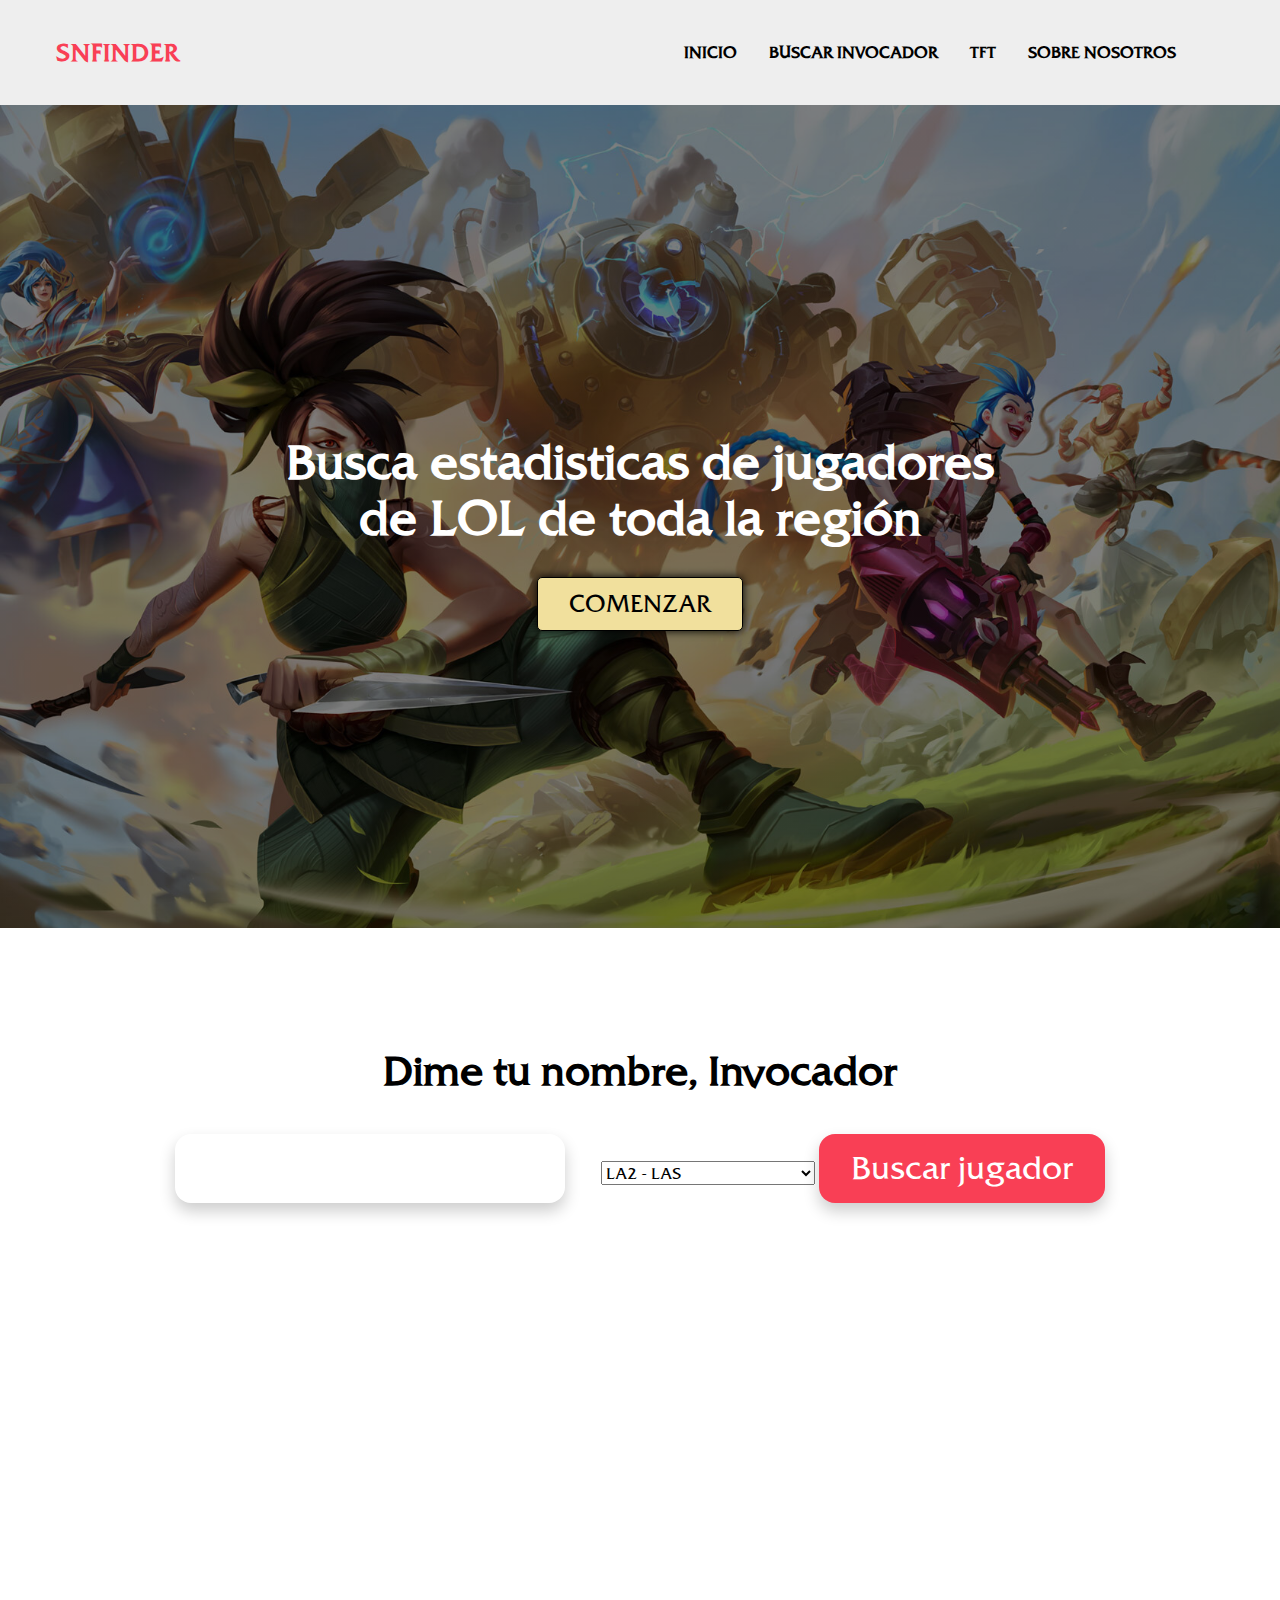
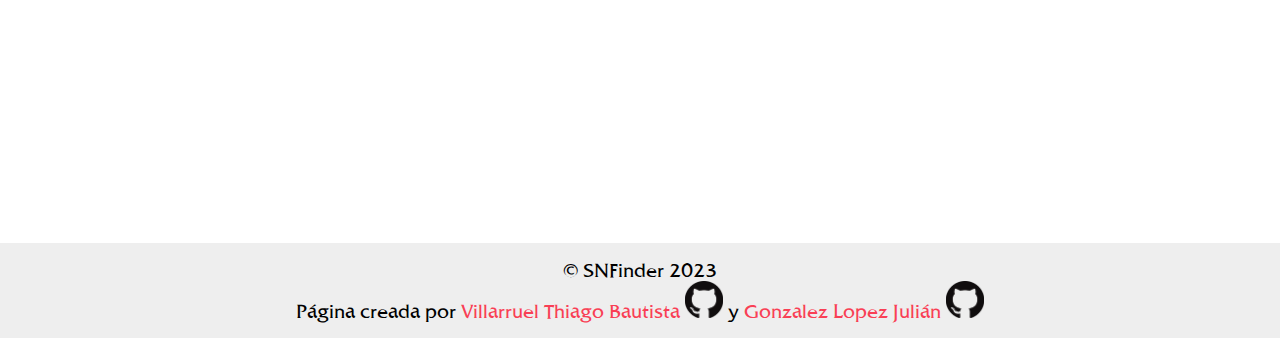
==== commit 6fec36b9: "Se comienza con las modificaciones pertinentes para que la tabla esté facherisima (de paso me cojo l" ====
--- a/buscar_invocador.html
+++ b/buscar_invocador.html
@@ -30,7 +30,7 @@
           <div class="menu-icon">
             <i class="fa-solid fa-bars"></i>
           </div>
-          <ul class="menu">
+          <ul class="menu" id="ul-menu">
             <li><a href="index.html">INICIO</a></li>
             <li><a href="buscar_invocador.html">BUSCAR INVOCADOR</a></li>
             <li><a href="buscar_invocador_tft.html">TFT</a></li>
@@ -61,15 +61,33 @@
 
       <section id="summoner_input_holder">
         <h2>Dime tu nombre, Invocador</h2>
-        <div>
+        <form id="formulario">
           <input type="text" id="summoner_input" tabindex="1" />
+          <select name="" id="">
+            <option value="LA2">LA2 - LAS</option>
+            <option value="LA1">LA1 - LAN</option>
+            <option value="KR">KR - KOREA</option>
+            <option value="NA1">NA1 - NORTE AMERICA</option>
+            <option value="BR1">BR1 - BRASIL</option>
+            <option value="EUN1">EUN1 - EUROPA NORTE</option>
+            <option value="EUW1">EUW1 - EUROPA SUR</option>
+            <option value="JP1">JP - JAPON</option>
+            <option value="PH2">PH - PHILIPINAS</option>
+            <option value="RU">RU - RUSIA</option>
+            <option value="SG2">SG2 SG - MA - IN</option>
+            <option value="OC1">OC1 - OCEANIA</option>
+            <option value="TH2">TH2 - TAILANDIA</option>
+            <option value="TR1">TR1 - TURKIA</option>
+            <option value="TW2">TW2 - TAI - HK - MACAO</option>
+            <option value="VN2">VN2 - VIETNAM</option>
+          </select>
           <input
             type="submit"
             id="search-btn"
             tabindex="2"
             value="Buscar jugador"
           />
-        </div>
+        </form>
       </section>
       <div id="summoner_display_main">
         <div id="summoner_display">
@@ -106,16 +124,6 @@
           </div>
         </div>
         <div id="summoner_display_history">
-          <table>
-            <thead>
-              <th>Campeón</th>
-              <th>K</th>
-              <th>D</th>
-              <th>A</th>
-              <th>Resultado</th>
-            </thead>
-            <tbody></tbody>
-          </table>
         </div>
       </div>
     </main>
@@ -127,6 +135,7 @@
           <a href="https://github.com/Villarruel-Thiago-Bautista"
             >Villarruel Thiago Bautista
             <img
+              id="logo_github"
               class="logo-github"
               src="img/logo-github.png"
               alt="Logo github"
@@ -135,6 +144,7 @@
           <a href="https://github.com/JulianGonzalezLopez"
             >Gonzalez Lopez Julián
             <img
+              id="logo_github2"
               class="logo-github"
               src="img/logo-github.png"
               alt="Logo github"
@@ -155,6 +165,6 @@
 
     <script src="js/buscar_invocador.js"></script>
     <script src="js/menu-responsive.js"></script>
-    <script src="js/dark_mode.js"></script>
+    <script src="js/dark_mode_lol.js"></script>
   </body>
 </html>
--- a/css/buscar_invocador.css
+++ b/css/buscar_invocador.css
@@ -62,29 +62,22 @@
     color: white;
   }
 
-  .dark {
-    background-color: #333;
-    color: white;
-    transition: all 1s ease;
-  }
-
-  #toggle {
-    display: none;
-  }
-
-  #label_toggle {
-    display: flex;
-    margin-left: 1em;
-    color: #9b9b9b;
-    cursor: pointer;
-    font-size: 2em;
-    margin-top: 0.188em;
+  .logo {
+    display: flex;
+    font-weight: bold;
+    letter-spacing: 1px;
+    color: #f93f55;
+    text-decoration: none;
+    font-size: 1.5em;
+    margin-top: 1em;
   }
 
   header {
     background-color: #eee;
     padding: 10px;
   }
+
+  /* Menu */
 
   .menu-icon {
     font-size: 2em;
@@ -95,16 +88,6 @@
     margin-top: -1em;
   }
 
-  .logo {
-    display: flex;
-    font-weight: bold;
-    letter-spacing: 1px;
-    color: #f93f55;
-    text-decoration: none;
-    font-size: 1.5em;
-    margin-top: 1em;
-  }
-
   .menu {
     display: none;
   }
@@ -137,6 +120,25 @@
     transition: all 0.1s ease;
   }
 
+  /* Cuerpo */
+
+  .dark {
+    background-color: #333;
+    color: white;
+  }
+
+  #toggle {
+    display: none;
+  }
+
+  #label_toggle {
+    display: flex;
+    margin-left: 1em;
+    color: #9b9b9b;
+    cursor: pointer;
+    font-size: 2em;
+    margin-top: 0.188em;
+  }
   /* Hero */
 
   #hero {
@@ -286,7 +288,6 @@
   .dark {
     background-color: #333;
     color: white;
-    transition: all 1s ease;
   }
 
   #toggle {
@@ -309,7 +310,6 @@
   .dark {
     background-color: #333;
     color: white;
-    transition: all 1s ease;
   }
 
   #toggle {
@@ -585,7 +585,7 @@
 #solo_q_rank,
 #flex_rank {
   display: flex;
-  flex-wrap: wrap;
+  flex-direction: column;
   justify-content: center;
   align-items: center;
 }
@@ -601,10 +601,147 @@
   height: auto;
 }
 
-.imagen-campeon {
+div > img.imagen-campeon {
   border-radius: 50%;
-  width: 50px;
+  width: 70px;
   height: auto;
   padding: 0;
   margin: 0 auto;
-}
+  position: relative;
+
+}
+
+.texto-en-imagen{
+  position: relative;
+  display: flex;
+  justify-content: center;
+  align-self: center;
+}
+
+.nivel-personaje{
+  display: block;
+  background-color: black;
+  color: white;
+  position: absolute;
+  bottom:0;
+  right:0;
+  border-radius: 50%;
+  font-size: 1rem;
+  padding: .2rem;
+  text-align: center;
+}
+
+.registro-partida{
+  display: grid;
+  min-width: 375px;
+  width: 600px;
+  height: 150px;
+  max-width: 800px;
+  grid-template-columns: 130px 300px 1fr;
+  grid-template-rows: 100px;
+  justify-content: center;
+  align-items: center;
+  font-size: .7rem;
+}
+
+.registro-partida img{
+  width: 25px;
+  height: 25px;
+  border-radius: 15%;
+}
+
+.registro-partida-info-general{
+  grid-column: 1;
+  grid-row: 1;
+}
+
+.registro-partida-info-general > p:nth-child(3){
+  border-top: 1px solid black;
+}
+
+.registro-partida-info-personaje{
+  grid-column: 2;
+  grid-row: 1;
+}
+
+.registro-partida-info-resultados{
+  grid-column: 3;
+  grid-row: 1;
+}
+
+
+.info-personaje{
+  display: grid;
+  grid-template-columns: 80px 30px 120px 40px;
+  grid-template-rows: 100px;
+}
+
+.info-personaje-personaje{
+  grid-column: 1/2;
+  grid-row: 1;
+  justify-content: center;
+  align-self: center;
+}
+
+.info-personaje-hechizos{
+  grid-column: 2;
+  grid-row: 1;
+  display: flex;
+  flex-direction: column;
+  justify-content: center;
+  padding-left: 5px;
+}
+
+.info-personaje-hechizos img:first-child{
+  margin-bottom: 5px;
+}
+
+.info-personaje-items{
+  padding-left: 15px;
+  grid-column: 3/4;
+  grid-row: 1;
+  display: grid;
+  grid-template-columns: 1fr 1fr 1fr;
+  grid-template-rows: 1fr 1fr;
+  justify-content: center;
+  align-items: center;
+}
+
+.item0{
+  grid-column: 1;
+  grid-row: 1;
+}
+.item1{
+  grid-column: 2;
+  grid-row: 1;
+}
+.item3{
+  grid-column: 3;
+  grid-row: 1;
+}
+.item4{
+  grid-column: 1;
+  grid-row: 2;
+}
+.item5{
+  grid-column: 2;
+  grid-row: 2;
+}
+
+
+.info-personaje-ward{
+  grid-column: 4;
+  grid-row: 1;
+  margin: auto;
+}
+
+@media screen and(max-width: 1000px) {
+  .registro-partida{
+    grid-template-columns: 1fr 3fr;
+    grid-template-rows: 100px 50px;
+  }
+  .registro-partida-info-resultados{
+    grid-column: 1/3 ; 
+    grid-row: 2  ;
+  }
+}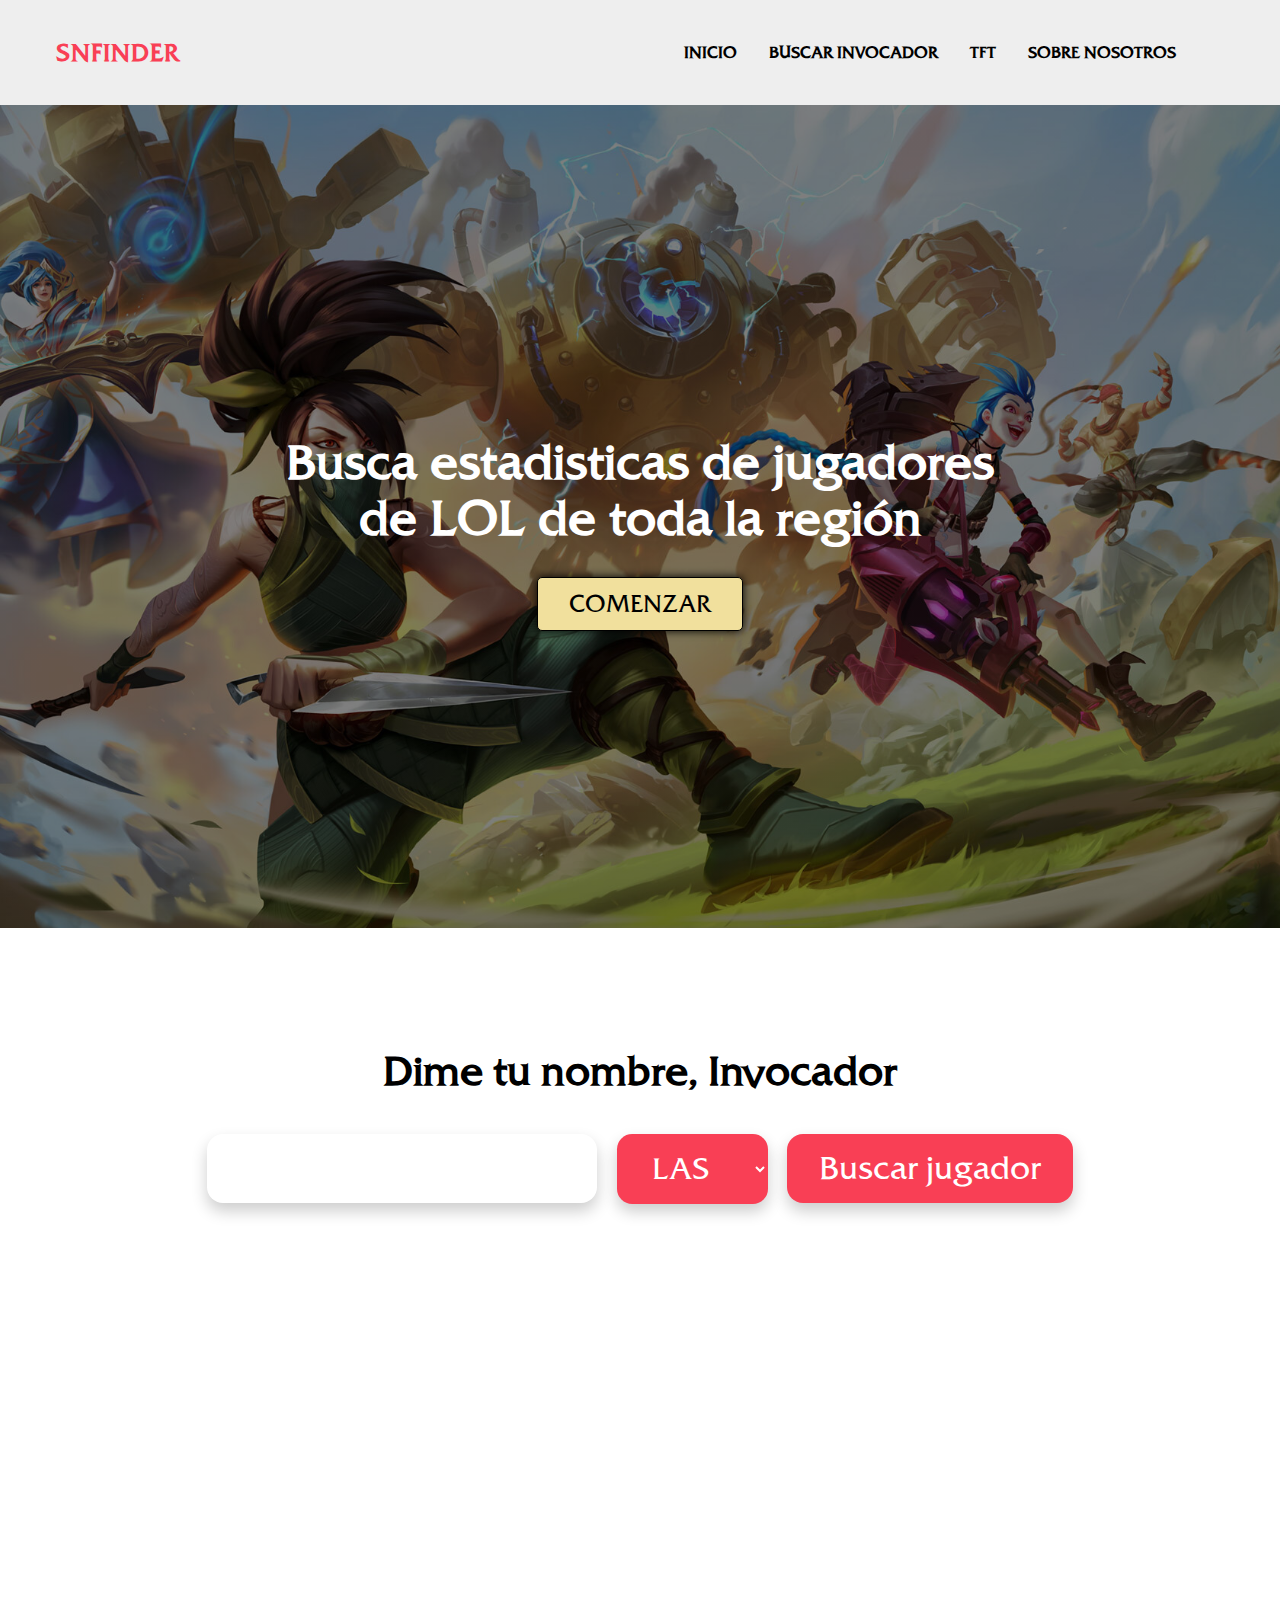
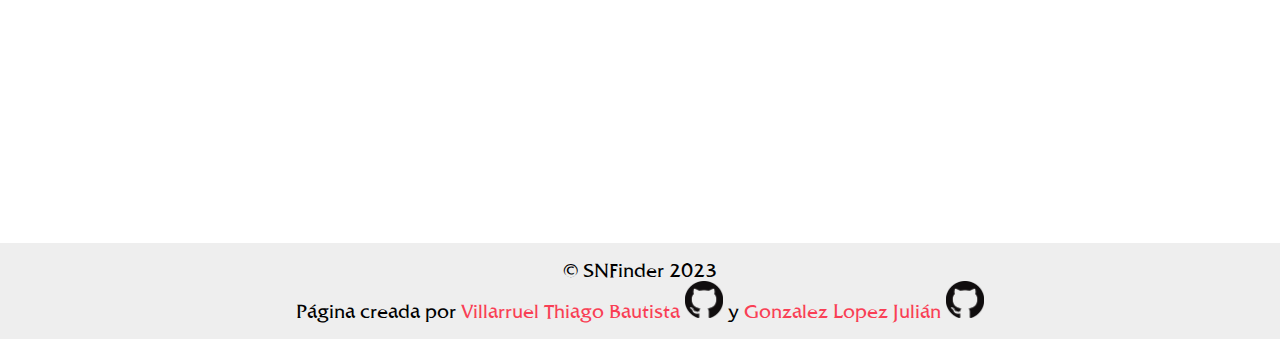
==== commit d9ea1744: "Merge branch 'main' of https://github.com/Villarruel-Thiago-Bautista/ProyectoFacultad" ====
--- a/buscar_invocador.html
+++ b/buscar_invocador.html
@@ -63,23 +63,23 @@
         <h2>Dime tu nombre, Invocador</h2>
         <form id="formulario">
           <input type="text" id="summoner_input" tabindex="1" />
-          <select name="" id="">
-            <option value="LA2">LA2 - LAS</option>
-            <option value="LA1">LA1 - LAN</option>
-            <option value="KR">KR - KOREA</option>
-            <option value="NA1">NA1 - NORTE AMERICA</option>
-            <option value="BR1">BR1 - BRASIL</option>
-            <option value="EUN1">EUN1 - EUROPA NORTE</option>
-            <option value="EUW1">EUW1 - EUROPA SUR</option>
-            <option value="JP1">JP - JAPON</option>
-            <option value="PH2">PH - PHILIPINAS</option>
-            <option value="RU">RU - RUSIA</option>
-            <option value="SG2">SG2 SG - MA - IN</option>
-            <option value="OC1">OC1 - OCEANIA</option>
-            <option value="TH2">TH2 - TAILANDIA</option>
-            <option value="TR1">TR1 - TURKIA</option>
-            <option value="TW2">TW2 - TAI - HK - MACAO</option>
-            <option value="VN2">VN2 - VIETNAM</option>
+          <select name="" id="select-region">
+            <option value="LA2">LAS</option>
+            <option value="LA1">LAN</option>
+            <option value="KR">KR</option>
+            <option value="NA1">NA</option>
+            <option value="BR1">BR</option>
+            <option value="EUN1">EUN</option>
+            <option value="EUW1">EUW</option>
+            <option value="JP1">JP</option>
+            <option value="PH2">PH</option>
+            <option value="RU">RU</option>
+            <option value="SG2">SG</option>
+            <option value="OC1">OC</option>
+            <option value="TH2">TH</option>
+            <option value="TR1">TR</option>
+            <option value="TW2">TW</option>
+            <option value="VN2">VN</option>
           </select>
           <input
             type="submit"
@@ -123,8 +123,7 @@
             </div>
           </div>
         </div>
-        <div id="summoner_display_history">
-        </div>
+        <div id="summoner_display_history"></div>
       </div>
     </main>
     <footer>
--- a/css/buscar_invocador.css
+++ b/css/buscar_invocador.css
@@ -196,6 +196,19 @@
     box-shadow: 0 0.25em 0.5em rgba(0, 0, 0, 0.2);
   }
 
+  #select-region {
+    text-align: center;
+    font-size: 1.5em; /* 24px */
+    padding: 0.5em;
+    width: 100%;
+    margin-top: 0.5em;
+    border: none;
+    border-radius: 0.5em;
+    background-color: #f93f55;
+    color: #fff;
+    box-shadow: 0 0.25em 0.5em rgba(0, 0, 0, 0.2);
+  }
+
   #summoner_display_main {
     display: block;
     max-width: 100%;
@@ -432,6 +445,19 @@
     box-shadow: 0 0.25em 0.5em rgba(0, 0, 0, 0.2);
   }
 
+  #select-region {
+    font-size: 1.9em; /* 32px */
+    padding: 0.5em 1em;
+    border: none;
+    border-radius: 0.5em;
+    background-color: #f93f55;
+    color: #fff;
+    cursor: pointer;
+    box-shadow: 0 0.25em 0.5em rgba(0, 0, 0, 0.2);
+    margin-left: -0.5em;
+    margin-right: 0.5em;
+  }
+
   #summoner_input_holder input[type="submit"]:hover {
     background-color: #000;
   }
@@ -439,7 +465,7 @@
   /*TABLA*/
 
   #summoner_display_main {
-    max-width: 37.5em;
+    max-width: 700px; /*39.5em;*/
     margin: 0 auto;
     text-align: center;
     display: grid;
@@ -447,6 +473,7 @@
     grid-template-rows: 1fr;
     grid-column-gap: 0;
     grid-row-gap: 0;
+    justify-content: center;
   }
 
   #summoner_display {
@@ -454,6 +481,7 @@
     padding: 1.25em;
     border-radius: 0.3125em;
     display: inline-block;
+    min-width: 365px; /*no existia*/
   }
 
   #summoner_display img {
@@ -608,96 +636,89 @@
   padding: 0;
   margin: 0 auto;
   position: relative;
-
-}
-
-.texto-en-imagen{
+}
+
+.texto-en-imagen {
   position: relative;
   display: flex;
   justify-content: center;
   align-self: center;
 }
 
-.nivel-personaje{
+.nivel-personaje {
   display: block;
   background-color: black;
   color: white;
   position: absolute;
-  bottom:0;
-  right:0;
+  bottom: 0;
+  right: 0;
   border-radius: 50%;
   font-size: 1rem;
-  padding: .2rem;
+  padding: 0.2rem;
   text-align: center;
 }
 
-.registro-partida{
+.registro-partida {
   display: grid;
-  min-width: 375px;
-  width: 600px;
+  max-width: 600px;
   height: 150px;
-  max-width: 800px;
-  grid-template-columns: 130px 300px 1fr;
+  max-width: 90%;
+  width: 100%;
+  grid-template-columns: 130px 300px 140px;
   grid-template-rows: 100px;
   justify-content: center;
   align-items: center;
-  font-size: .7rem;
-}
-
-.registro-partida img{
+  font-size: 0.7rem;
+}
+
+.registro-partida img {
   width: 25px;
   height: 25px;
   border-radius: 15%;
 }
 
-.registro-partida-info-general{
+.registro-partida-info-general {
   grid-column: 1;
-  grid-row: 1;
-}
-
-.registro-partida-info-general > p:nth-child(3){
+}
+
+.registro-partida-info-general > p:nth-child(3) {
   border-top: 1px solid black;
 }
 
-.registro-partida-info-personaje{
+.registro-partida-info-personaje {
   grid-column: 2;
-  grid-row: 1;
-}
-
-.registro-partida-info-resultados{
+}
+
+.registro-partida-info-resultados {
   grid-column: 3;
-  grid-row: 1;
-}
-
-
-.info-personaje{
+}
+
+.info-personaje {
   display: grid;
   grid-template-columns: 80px 30px 120px 40px;
   grid-template-rows: 100px;
 }
 
-.info-personaje-personaje{
+.info-personaje-personaje {
   grid-column: 1/2;
   grid-row: 1;
   justify-content: center;
   align-self: center;
 }
 
-.info-personaje-hechizos{
+.info-personaje-hechizos {
   grid-column: 2;
   grid-row: 1;
   display: flex;
   flex-direction: column;
   justify-content: center;
-  padding-left: 5px;
-}
-
-.info-personaje-hechizos img:first-child{
+}
+
+.info-personaje-hechizos img:first-child {
   margin-bottom: 5px;
 }
 
-.info-personaje-items{
-  padding-left: 15px;
+.info-personaje-items {
   grid-column: 3/4;
   grid-row: 1;
   display: grid;
@@ -707,41 +728,64 @@
   align-items: center;
 }
 
-.item0{
+.item0 {
   grid-column: 1;
   grid-row: 1;
 }
-.item1{
+.item1 {
   grid-column: 2;
   grid-row: 1;
 }
-.item3{
+.item3 {
   grid-column: 3;
   grid-row: 1;
 }
-.item4{
+.item4 {
   grid-column: 1;
   grid-row: 2;
 }
-.item5{
+.item5 {
   grid-column: 2;
   grid-row: 2;
 }
 
-
-.info-personaje-ward{
+.info-personaje-ward {
   grid-column: 4;
   grid-row: 1;
   margin: auto;
 }
 
-@media screen and(max-width: 1000px) {
-  .registro-partida{
-    grid-template-columns: 1fr 3fr;
+@media screen and (max-width: 1000px) {
+  /*Diseño grid*/
+  .registro-partida {
+    grid-template-columns: 90px 230px;
     grid-template-rows: 100px 50px;
   }
-  .registro-partida-info-resultados{
-    grid-column: 1/3 ; 
-    grid-row: 2  ;
-  }
-}+  .registro-partida-info-resultados {
+    grid-column: 1/3;
+    grid-row: 2;
+    display: flex;
+    justify-content: space-around;
+    max-width: 500px;
+  }
+
+  .registro-partida-info-resultados > p {
+    width: 75px;
+  }
+
+  .registro-partida-info-resultados > p:nth-child(1) {
+    padding-left: 3px;
+    padding-right: 3px;
+  }
+  .registro-partida-info-resultados > p:nth-child(2) {
+    padding-left: 3px;
+    padding-right: 3px;
+    border-left: 1px solid black;
+    border-right: 1px solid black;
+  }
+
+  .registro-partida-info-resultados > p:nth-child(3) {
+    padding-left: 3px;
+    padding-right: 3px;
+  }
+}
